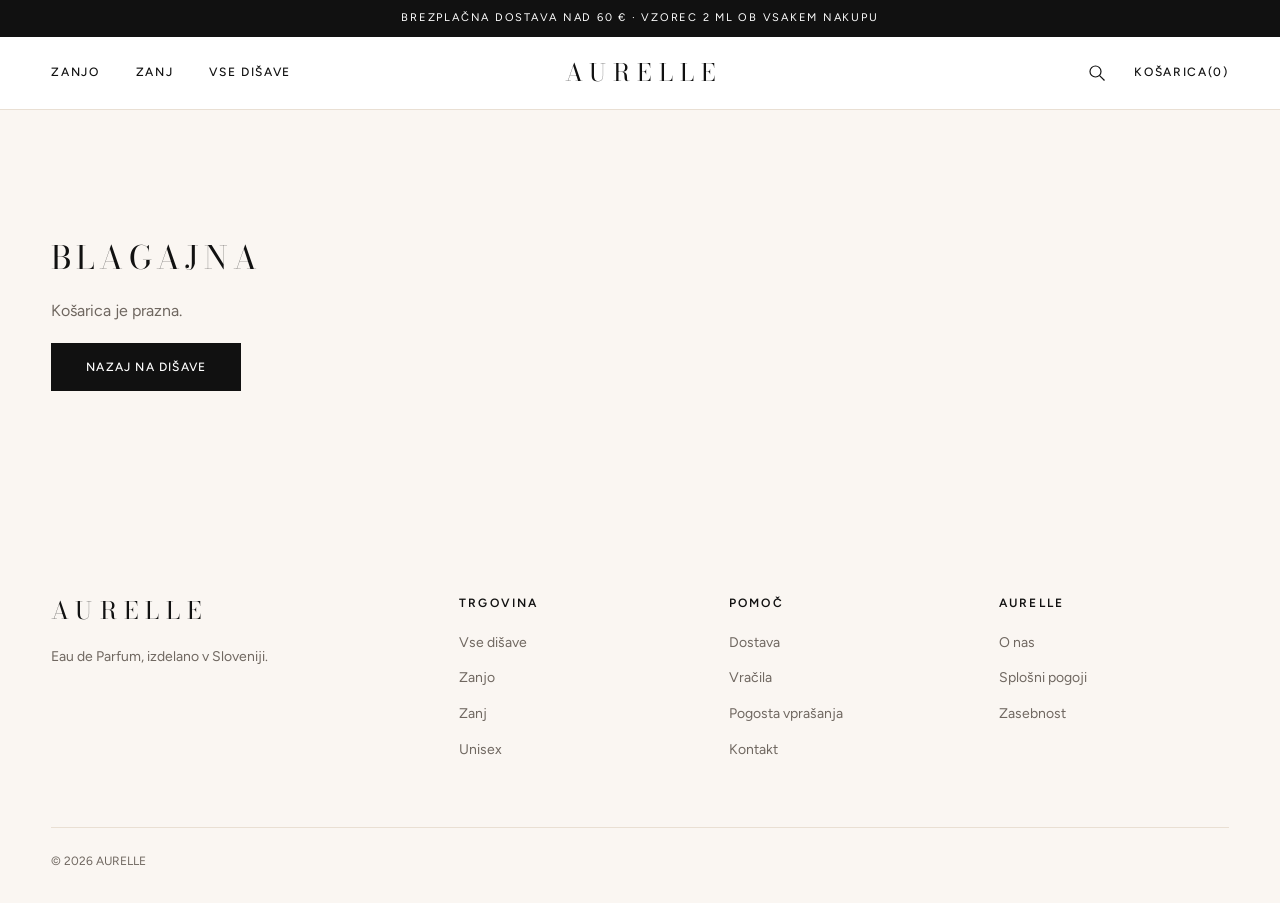
==== checkout.html @ 95a7f5b4 "Add AURELLE demo perfume shop (replaces previous site) Co-Authored-By: Claude Sonnet 5.5 <noreply@an" ====
<!DOCTYPE html>
<html lang="sl">
<head>
  <meta charset="utf-8">
  <meta name="viewport" content="width=device-width, initial-scale=1">
  <link rel="preconnect" href="https://fonts.googleapis.com">
  <link rel="preconnect" href="https://fonts.gstatic.com" crossorigin>
  <link href="https://fonts.googleapis.com/css2?family=Bodoni+Moda:wght@400;500&family=Figtree:wght@400;500;600&display=swap" rel="stylesheet">
  <link rel="stylesheet" href="css/styles.css">
  <title>Blagajna – AURELLE</title>
  <meta name="robots" content="noindex">
</head>
<body class="page-checkout">
<main id="main" class="wrap">
  <div id="checkout"></div>
</main>
<script src="js/products.js"></script>
<script src="js/shop.js"></script>
<script src="js/checkout.js"></script>
</body>
</html>
---- css/styles.css ----
/* AURELLE – styles. Desktop first (1280–1600 px), scales down. */

:root {
  --bg: #FAF6F2;
  --media: #F4E7DF;
  --line: #E9DFD3;
  --ink: #111111;
  --muted: #6F6760;
  --white: #FFFFFF;
  --serif: "Bodoni Moda", "Bodoni 72", Didot, "Times New Roman", serif;
  --sans: "Figtree", system-ui, -apple-system, "Segoe UI", Helvetica, Arial, sans-serif;
  --pad: clamp(20px, 4vw, 64px);
  --max: 1600px;
  --fade: 400ms;
  --header-h: 72px;
}

*, *::before, *::after { box-sizing: border-box; }
html { scroll-behavior: smooth; scroll-padding-top: calc(var(--header-h) + 16px); }
body {
  margin: 0;
  background: var(--bg);
  color: var(--ink);
  font: 400 16px/1.6 var(--sans);
  -webkit-font-smoothing: antialiased;
}
body.no-scroll { overflow: hidden; }
img { display: block; max-width: 100%; height: auto; }
a { color: inherit; }
ul, ol { list-style: none; margin: 0; padding: 0; }
h1, h2, h3, p, dl, dd, figure { margin: 0; }
button, input, select { font: inherit; color: inherit; }
button { cursor: pointer; }

:focus-visible { outline: 2px solid var(--ink); outline-offset: 3px; }

.sr-only {
  position: absolute; width: 1px; height: 1px; margin: -1px; padding: 0;
  overflow: hidden; clip: rect(0 0 0 0); white-space: nowrap; border: 0;
}
.skip {
  position: absolute; left: 12px; top: -60px; z-index: 100;
  background: var(--ink); color: var(--white); padding: 10px 16px; text-decoration: none;
  font-size: 13px;
}
.skip:focus { top: 12px; }

.wrap { max-width: var(--max); margin: 0 auto; padding-left: var(--pad); padding-right: var(--pad); }
.muted { color: var(--muted); }
.small { font-size: 13px; }

/* ---------- type ---------- */

h1, h2, h3, .wordmark {
  font-family: var(--serif);
  font-weight: 400;
  text-transform: uppercase;
  letter-spacing: 0.16em;
  line-height: 1.25;
}
h2 { font-size: clamp(24px, 2.4vw, 34px); }
.eyebrow {
  font-size: 11px; letter-spacing: 0.16em; text-transform: uppercase; color: var(--muted);
}
.label { font-size: 11px; letter-spacing: 0.16em; text-transform: uppercase; color: var(--muted); margin: 28px 0 10px; }
.price, .price *, .qty, .sum, .line__total, .sizes { font-variant-numeric: tabular-nums; }

/* ---------- buttons ---------- */

.btn {
  display: inline-flex; align-items: center; justify-content: center;
  padding: 17px 34px; border: 1px solid var(--ink); border-radius: 0;
  background: var(--ink); color: var(--white);
  font: 500 12px/1 var(--sans); letter-spacing: 0.1em; text-transform: uppercase; text-decoration: none;
  transition: background var(--fade), color var(--fade);
}
.btn:hover { background: var(--white); color: var(--ink); }
.btn--full { width: 100%; }
.btn--outline { background: transparent; color: var(--ink); }
.btn--outline:hover { background: var(--ink); color: var(--white); }
.link-btn {
  background: none; border: 0; padding: 4px 0; color: var(--muted);
  font-size: 12px; letter-spacing: 0.1em; text-transform: uppercase;
  text-decoration: underline; text-underline-offset: 4px;
}
.link-btn:hover { color: var(--ink); }

/* ---------- announcement + header ---------- */

.announce { background: var(--ink); color: var(--white); text-align: center; padding: 10px var(--pad); }
.announce p { font-size: 11px; letter-spacing: 0.16em; text-transform: uppercase; line-height: 1.5; }

.header { position: sticky; top: 0; z-index: 40; background: var(--white); border-bottom: 1px solid var(--line); }
.header__in {
  display: grid; grid-template-columns: 1fr auto 1fr; align-items: center;
  height: var(--header-h); max-width: var(--max); margin: 0 auto; padding: 0 var(--pad);
}
.nav { display: flex; gap: 36px; }
.nav a, .hbtn--text {
  font-size: 12px; font-weight: 500; letter-spacing: 0.14em; text-transform: uppercase; text-decoration: none;
}
.nav a { position: relative; padding: 6px 0; }
.nav a::after {
  content: ""; position: absolute; left: 0; right: 0; bottom: 0; height: 1px; background: var(--ink);
  transform: scaleX(0); transform-origin: left; transition: transform var(--fade);
}
.nav a:hover::after { transform: scaleX(1); }
.nav-toggle {
  display: none; background: none; border: 0; padding: 8px 0;
  font-size: 12px; font-weight: 500; letter-spacing: 0.14em; text-transform: uppercase;
}
.header__logo { display: flex; justify-content: center; text-decoration: none; }
.logo { height: 30px; width: auto; }
.wordmark { font-size: 24px; letter-spacing: 0.3em; margin-right: -0.3em; }
.header__right { display: flex; justify-content: flex-end; align-items: center; gap: 28px; }
.hbtn { background: none; border: 0; padding: 8px 0; display: inline-flex; align-items: center; }
.hbtn--text { white-space: nowrap; }

.search { border-top: 1px solid var(--line); background: var(--white); }
.search__in { max-width: var(--max); margin: 0 auto; padding: 20px var(--pad) 28px; }
.search input {
  width: 100%; max-width: 560px; border: 0; border-bottom: 1px solid var(--ink); background: transparent;
  padding: 10px 0; font-size: 16px; border-radius: 0;
}
.search input:focus-visible { outline-offset: 6px; }
.search__results { margin-top: 12px; max-width: 560px; }
.search__results li { border-bottom: 1px solid var(--line); }
.search__results a {
  display: flex; justify-content: space-between; gap: 16px; padding: 12px 0; text-decoration: none; font-size: 14px;
}
.search__name { font-family: var(--serif); text-transform: uppercase; letter-spacing: 0.14em; }

/* ---------- media boxes ---------- */

.media { background: var(--media); overflow: hidden; display: block; position: relative; }
.media img { width: 100%; height: 100%; object-fit: cover; }

/* ---------- hero ---------- */

.hero { position: relative; background: var(--media); overflow: hidden; }
.hero__track { display: grid; }
.slide {
  grid-area: 1 / 1; position: relative; opacity: 0; visibility: hidden;
  height: clamp(460px, 56.25vw, 80vh);
  transition: opacity 700ms ease, visibility 0s linear 700ms;
}
.slide.is-active { opacity: 1; visibility: visible; transition: opacity 700ms ease, visibility 0s; }
.slide__img { position: absolute; inset: 0; width: 100%; height: 100%; object-fit: cover; object-position: right center; }
.slide__text {
  position: relative; z-index: 1; height: 100%; display: flex; align-items: center;
  max-width: var(--max); margin: 0 auto; padding: 0 var(--pad);
}
.slide__copy { max-width: 34%; min-width: 300px; }
.slide__copy h2 { font-size: clamp(34px, 4.6vw, 72px); letter-spacing: 0.14em; margin-bottom: 20px; }
.slide__copy p { font-size: clamp(16px, 1.3vw, 20px); margin-bottom: 32px; max-width: 24em; }

.hero__controls {
  position: absolute; left: 0; right: 0; bottom: 0; z-index: 2;
  display: flex; justify-content: space-between; align-items: flex-end;
  max-width: var(--max); margin: 0 auto; padding: 0 var(--pad) 26px;
}
.hero__bars { display: flex; gap: 10px; }
.bar { position: relative; width: 56px; height: 20px; background: none; border: 0; padding: 0; }
.bar::before {
  content: ""; position: absolute; left: 0; right: 0; top: 9px; height: 2px; background: var(--ink); opacity: 0.25;
  transition: opacity var(--fade);
}
.bar.is-active::before, .bar:hover::before { opacity: 1; }
.hero__arrows { display: flex; gap: 6px; }
.arrow { background: none; border: 0; width: 36px; height: 36px; display: inline-flex; align-items: center; justify-content: center; }

/* ---------- trust strip ---------- */

.trust {
  display: flex; justify-content: center; flex-wrap: wrap;
  border-bottom: 1px solid var(--line);
  background: var(--bg);
}
.trust li {
  padding: 18px clamp(16px, 3vw, 56px); font-size: 12px; letter-spacing: 0.08em; color: var(--muted);
  border-left: 1px solid var(--line);
}
.trust li:first-child { border-left: 0; }

/* ---------- sections ---------- */

.section { padding-top: clamp(64px, 8vw, 128px); padding-bottom: clamp(64px, 8vw, 128px); }
.section__head {
  display: flex; justify-content: space-between; align-items: flex-end; gap: 24px; flex-wrap: wrap;
  margin-bottom: clamp(32px, 4vw, 64px);
}
.tabs { display: flex; gap: 32px; }
.tab {
  background: none; border: 0; border-bottom: 1px solid transparent; border-radius: 0; padding: 6px 0;
  font-size: 12px; font-weight: 500; letter-spacing: 0.14em; text-transform: uppercase; color: var(--muted);
  transition: color var(--fade), border-color var(--fade);
}
.tab:hover { color: var(--ink); }
.tab[aria-pressed="true"] { color: var(--ink); border-bottom-color: var(--ink); }

.grid { display: grid; grid-template-columns: repeat(3, 1fr); gap: clamp(48px, 5vw, 80px) clamp(24px, 2.5vw, 40px); transition: opacity 200ms; }
.grid.is-swapping { opacity: 0; }

/* ---------- product card ---------- */

.card__media { aspect-ratio: 1; }
.card__img { position: absolute; inset: 0; transition: transform 600ms ease, opacity var(--fade); }
.card__media:hover .card__img:not(.card__img--alt) { transform: scale(1.03); }
.card__img--alt { opacity: 0; }
.card__media.has-alt:hover .card__img:not(.card__img--alt) { transform: none; }
.card__media.has-alt:hover .card__img--alt { opacity: 1; }
.tag {
  position: absolute; top: 14px; left: 14px; z-index: 2; background: var(--ink); color: var(--white);
  font-size: 11px; font-weight: 500; letter-spacing: 0.08em; padding: 5px 8px; line-height: 1;
}
.card__body { padding-top: 22px; display: flex; flex-direction: column; }
.card__name { font-size: 20px; margin: 6px 0 10px; }
.card__name a { text-decoration: none; }
.card__name a:hover { text-decoration: underline; text-underline-offset: 5px; text-decoration-thickness: 1px; }
.card__notes { font-size: 14px; color: var(--muted); margin-bottom: 20px; }
.card .btn { margin-top: 18px; }

.sizes { display: flex; gap: 8px; }
.sizes__btn {
  flex: 1; padding: 10px 0; background: transparent; border: 1px solid var(--line); border-radius: 0;
  font-size: 13px; color: var(--muted); transition: border-color var(--fade), color var(--fade);
}
.sizes__btn:hover { border-color: var(--ink); color: var(--ink); }
.sizes__btn[aria-pressed="true"] { border-color: var(--ink); color: var(--ink); }

.price { margin-top: 18px; min-height: 52px; transition: opacity 180ms; }
.price.is-swapping, .is-swapping { opacity: 0; }
.price__row { display: flex; align-items: baseline; gap: 12px; }
.price__now { font-size: 19px; font-weight: 500; }
.price__old { font-size: 14px; color: var(--muted); }
.price__unit { font-size: 12px; color: var(--muted); margin-top: 2px; }
.price--lg .price__now { font-size: 26px; }
.price--lg .price__old { font-size: 17px; }

/* ---------- editorial split ---------- */

.split { display: grid; grid-template-columns: 7fr 5fr; align-items: center; background: var(--bg); }
.split__media { aspect-ratio: 16 / 9; }
.split__text { padding: 0 clamp(32px, 7vw, 128px); max-width: 640px; }
.split__text h2 { margin-bottom: 24px; }
.split__text p { font-size: 18px; color: var(--muted); margin-bottom: 36px; max-width: 24em; }

/* ---------- pyramid ---------- */

.pyramid {
  display: grid; grid-template-columns: 4fr 8fr; gap: clamp(32px, 6vw, 112px);
  padding-top: clamp(80px, 10vw, 160px); padding-bottom: clamp(80px, 10vw, 160px);
}
.pyramid__intro p { margin-top: 16px; max-width: 18em; }
.pyramid__list { display: grid; grid-template-columns: repeat(3, 1fr); gap: clamp(20px, 3vw, 48px); align-items: start; }
.pyramid__list li { border-top: 1px solid var(--ink); padding-top: 20px; }
.pyramid__list li:nth-child(2) { margin-top: 56px; }
.pyramid__list li:nth-child(3) { margin-top: 112px; }
.pyramid__list h3 { font-size: 18px; }
.pyramid__time { font-size: 12px; letter-spacing: 0.08em; color: var(--muted); margin: 6px 0 14px; font-variant-numeric: tabular-nums; }
.pyramid__list p:last-child { font-size: 15px; }

/* ---------- newsletter ---------- */

.newsletter { border-top: 1px solid var(--line); border-bottom: 1px solid var(--line); padding: clamp(56px, 7vw, 112px) var(--pad); }
.newsletter__in { max-width: 640px; margin: 0 auto; text-align: center; }
.newsletter h2 { margin-bottom: 32px; }
.newsletter__form { display: flex; gap: 16px; align-items: flex-end; }
.newsletter__form input {
  flex: 1; min-width: 0; background: transparent; border: 0; border-bottom: 1px solid var(--ink);
  border-radius: 0; padding: 14px 0; font-size: 16px;
}
.newsletter__msg { margin-top: 20px; color: var(--muted); font-size: 15px; min-height: 1.6em; }

/* ---------- footer ---------- */

.footer { padding: clamp(56px, 6vw, 96px) 0 32px; }
.footer__grid { display: grid; grid-template-columns: 1.6fr 1fr 1fr 1fr; gap: 40px; padding-bottom: 56px; }
.footer__brand .logo { height: 26px; margin-bottom: 20px; }
.footer__brand .wordmark { display: block; margin-bottom: 20px; }
.footer__brand p { color: var(--muted); font-size: 14px; }
.footer h2 { font-size: 12px; letter-spacing: 0.18em; margin-bottom: 18px; font-family: var(--sans); font-weight: 600; }
.footer li { margin-bottom: 10px; }
.footer li a { font-size: 14px; color: var(--muted); text-decoration: none; }
.footer li a:hover { color: var(--ink); text-decoration: underline; text-underline-offset: 4px; }
.footer__copy { border-top: 1px solid var(--line); padding-top: 24px; font-size: 12px; color: var(--muted); }

/* ---------- cart drawer ---------- */

.overlay {
  position: fixed; inset: 0; z-index: 60; background: rgba(17, 17, 17, 0.35);
  opacity: 0; visibility: hidden; transition: opacity var(--fade), visibility 0s linear var(--fade);
}
.overlay.is-open { opacity: 1; visibility: visible; transition: opacity var(--fade); }
.drawer {
  position: fixed; top: 0; right: 0; bottom: 0; z-index: 70; width: min(440px, 100vw);
  background: var(--bg); border-left: 1px solid var(--line);
  display: flex; flex-direction: column;
  transform: translateX(100%); visibility: hidden;
  transition: transform var(--fade) ease, visibility 0s linear var(--fade);
}
.drawer.is-open { transform: none; visibility: visible; transition: transform var(--fade) ease; }
.drawer__head { display: flex; justify-content: space-between; align-items: center; padding: 24px 28px; border-bottom: 1px solid var(--line); }
.drawer__head h2 { font-size: 18px; }
.drawer__ship { padding: 0 28px; }
.drawer__ship:not(:empty) { padding-top: 18px; }
.ship__text { font-size: 13px; margin-bottom: 8px; }
.ship__bar { height: 2px; background: var(--line); }
.ship__bar span { display: block; height: 100%; background: var(--ink); transition: width var(--fade); }
.drawer__body { flex: 1; overflow-y: auto; padding: 8px 28px; }
.drawer__empty { padding: 32px 0; color: var(--muted); }
.drawer__foot { padding: 20px 28px 28px; border-top: 1px solid var(--line); display: grid; gap: 12px; }

.line { display: grid; grid-template-columns: 76px 1fr auto; gap: 16px; padding: 20px 0; border-bottom: 1px solid var(--line); }
.line:last-child { border-bottom: 0; }
.line__media { aspect-ratio: 1; }
.line__name { font-family: var(--serif); text-transform: uppercase; letter-spacing: 0.14em; font-size: 14px; text-decoration: none; }
.line__info .muted { font-size: 13px; margin-top: 2px; }
.line__ctrl { display: flex; align-items: center; gap: 16px; margin-top: 12px; }
.line__total { font-size: 14px; font-weight: 500; }

.qty { display: inline-flex; align-items: center; border: 1px solid var(--line); }
.qty button { width: 32px; height: 32px; background: none; border: 0; font-size: 16px; line-height: 1; }
.qty button:hover { background: var(--ink); color: var(--white); }
.qty span { min-width: 28px; text-align: center; font-size: 14px; }
.qty--lg button { width: 48px; height: 48px; }
.qty--lg span { min-width: 44px; font-size: 16px; }

.sum { display: flex; justify-content: space-between; align-items: baseline; gap: 16px; }
.sum--total { font-size: 18px; padding-top: 14px; border-top: 1px solid var(--line); margin-top: 6px; }

/* ---------- product page ---------- */

.crumbs { display: flex; gap: 10px; padding: 28px 0; font-size: 12px; letter-spacing: 0.06em; color: var(--muted); flex-wrap: wrap; }
.crumbs a { text-decoration: none; }
.crumbs a:hover { color: var(--ink); text-decoration: underline; }

.pdp { display: grid; grid-template-columns: 7fr 5fr; gap: clamp(40px, 6vw, 112px); align-items: start; padding-bottom: clamp(64px, 8vw, 120px); }
.pdp__gallery { position: sticky; top: calc(var(--header-h) + 24px); }
.pdp__main { aspect-ratio: 1; }
.pdp__main img { transition: opacity 200ms; }
.pdp__thumbs { display: flex; gap: 12px; margin-top: 12px; }
.thumb { width: 88px; aspect-ratio: 1; padding: 0; border: 1px solid transparent; border-radius: 0; }
.thumb[aria-current="true"] { border-color: var(--ink); }
.pdp__info { max-width: 540px; }
.pdp__name { font-size: clamp(30px, 3.2vw, 46px); margin: 8px 0 10px; }
.pdp__sub { font-size: 14px; margin-bottom: 28px; }
.buy { margin: 20px 0 12px; }
.pdp__sample { margin-top: 14px; }
.pdp__desc { margin: 40px 0 32px; font-size: 16px; line-height: 1.75; }
.notes { border-top: 1px solid var(--line); margin-bottom: 32px; }
.notes div { display: grid; grid-template-columns: 90px 1fr; gap: 16px; padding: 14px 0; border-bottom: 1px solid var(--line); }
.notes dt { font-family: var(--serif); text-transform: uppercase; letter-spacing: 0.16em; font-size: 13px; }
.notes dd::first-letter { text-transform: uppercase; }

.acc details { border-bottom: 1px solid var(--line); }
.acc details:first-child { border-top: 1px solid var(--line); }
.acc summary {
  list-style: none; display: flex; justify-content: space-between; align-items: center;
  padding: 20px 0; cursor: pointer; font-size: 12px; font-weight: 500; letter-spacing: 0.14em; text-transform: uppercase;
}
.acc summary::-webkit-details-marker { display: none; }
.acc summary::after { content: "+"; font-size: 18px; font-weight: 400; }
.acc details[open] summary::after { content: "−"; }
.acc details > div { padding-bottom: 20px; color: var(--muted); font-size: 15px; display: grid; gap: 8px; }

.related { padding-bottom: clamp(64px, 8vw, 128px); border-top: 1px solid var(--line); padding-top: clamp(56px, 6vw, 96px); }
.related h2 { margin-bottom: clamp(32px, 4vw, 56px); }

.notfound { padding: clamp(64px, 10vw, 160px) 0; max-width: 520px; display: grid; gap: 20px; justify-items: start; }

/* ---------- checkout ---------- */

.page-title { font-size: clamp(28px, 3vw, 40px); padding-top: clamp(40px, 5vw, 72px); }
.demo-note { margin: 12px 0 40px; color: var(--muted); font-size: 14px; }
.co { display: grid; grid-template-columns: 1fr 420px; gap: clamp(40px, 6vw, 112px); align-items: start; padding-bottom: clamp(64px, 8vw, 120px); }
.co fieldset { border: 0; border-top: 1px solid var(--line); margin: 0 0 32px; padding: 24px 0 0; min-width: 0; }
.co legend { font-family: var(--serif); text-transform: uppercase; letter-spacing: 0.16em; font-size: 16px; padding: 0 16px 0 0; }
.fields { display: grid; grid-template-columns: 1fr 1fr; gap: 16px; }
.field--wide { grid-column: 1 / -1; }
.field label { display: block; font-size: 12px; color: var(--muted); margin-bottom: 6px; }
.field input, .field select {
  width: 100%; background: var(--white); border: 1px solid var(--line); border-radius: 0; padding: 13px 14px; font-size: 15px;
  transition: border-color var(--fade);
}
.field input:hover, .field select:hover { border-color: #cfc2b3; }
.field input:focus-visible, .field select:focus-visible { outline: 0; border-color: var(--ink); box-shadow: 0 0 0 1px var(--ink); }
.choices { display: grid; gap: 8px; margin-top: 8px; }
.choice { display: flex; align-items: center; gap: 14px; padding: 16px; border: 1px solid var(--line); background: var(--white); cursor: pointer; }
.choice:has(input:checked) { border-color: var(--ink); }
.choice input { accent-color: var(--ink); margin: 0; }
.choice span:first-of-type { flex: 1; display: grid; }
.choice small { font-size: 12px; }
.choice__price { font-variant-numeric: tabular-nums; font-size: 14px; }
.form-error { color: var(--ink); font-size: 14px; min-height: 1.4em; margin-bottom: 12px; font-weight: 500; }
.co__sum { position: sticky; top: calc(var(--header-h) + 24px); border: 1px solid var(--line); padding: 28px; }
.co__sum h2 { font-size: 16px; margin-bottom: 8px; }
.line--sum { grid-template-columns: 60px 1fr auto; padding: 16px 0; }
.totals { display: grid; gap: 8px; padding-top: 16px; border-top: 1px solid var(--ink); margin: 4px 0 16px; }

/* ---------- responsive ---------- */

@media (max-width: 1100px) {
  .grid { grid-template-columns: repeat(2, 1fr); }
  .footer__grid { grid-template-columns: 1fr 1fr; }
  .slide__copy { max-width: 46%; }
  .pdp, .co { grid-template-columns: 1fr; }
  .pdp__gallery, .co__sum { position: static; }
  .pdp__info { max-width: none; }
  .pyramid { grid-template-columns: 1fr; }
}

@media (max-width: 900px) {
  .nav-toggle { display: inline-block; }
  .nav {
    display: none; position: absolute; left: 0; right: 0; top: 100%;
    flex-direction: column; gap: 0; background: var(--white); border-bottom: 1px solid var(--line);
    padding: 8px var(--pad) 16px;
  }
  .nav a { padding: 14px 0; border-bottom: 1px solid var(--line); }
  .nav a:last-child { border-bottom: 0; }
  .header.nav-open .nav { display: flex; }
  .split { grid-template-columns: 1fr; }
  .split__text { padding: 48px var(--pad); max-width: none; }
}

@media (max-width: 720px) {
  :root { --header-h: 60px; }
  .logo { height: 24px; }
  .wordmark { font-size: 16px; letter-spacing: 0.2em; margin-right: -0.2em; }
  .header__right { gap: 16px; }
  .announce p { font-size: 10px; letter-spacing: 0.1em; }

  /* hero: image on top, copy below */
  .slide { height: auto; display: flex; flex-direction: column; }
  .slide__img { position: static; aspect-ratio: 4 / 3; object-position: 70% center; }
  .slide__text { height: auto; padding-top: 28px; padding-bottom: 72px; background: var(--bg); width: 100%; }
  .slide__copy { max-width: none; min-width: 0; }
  .hero__controls { padding-bottom: 20px; }

  .trust li { flex: 1 1 50%; border-left: 0; border-top: 1px solid var(--line); text-align: center; padding: 14px 8px; }
  .trust li:nth-child(-n+2) { border-top: 0; }
  .trust li:nth-child(even) { border-left: 1px solid var(--line); }

  .tabs { gap: 20px; }
  .pyramid__list { grid-template-columns: 1fr; }
  .pyramid__list li:nth-child(n) { margin-top: 0; }
  .newsletter__form { flex-direction: column; align-items: stretch; }
  .fields { grid-template-columns: 1fr; }
  .co__sum { padding: 20px; }
}

@media (max-width: 560px) {
  .grid { grid-template-columns: 1fr; }
  .footer__grid { grid-template-columns: 1fr 1fr; }
  .footer__brand { grid-column: 1 / -1; }
  .hbtn--text { font-size: 11px; }
}

@media (min-width: 1700px) {
  html { font-size: 17px; }
}

@media (prefers-reduced-motion: reduce) {
  *, *::before, *::after { transition-duration: 0.01ms !important; animation-duration: 0.01ms !important; scroll-behavior: auto !important; }
  .card__media:hover .card__img { transform: none !important; }
}
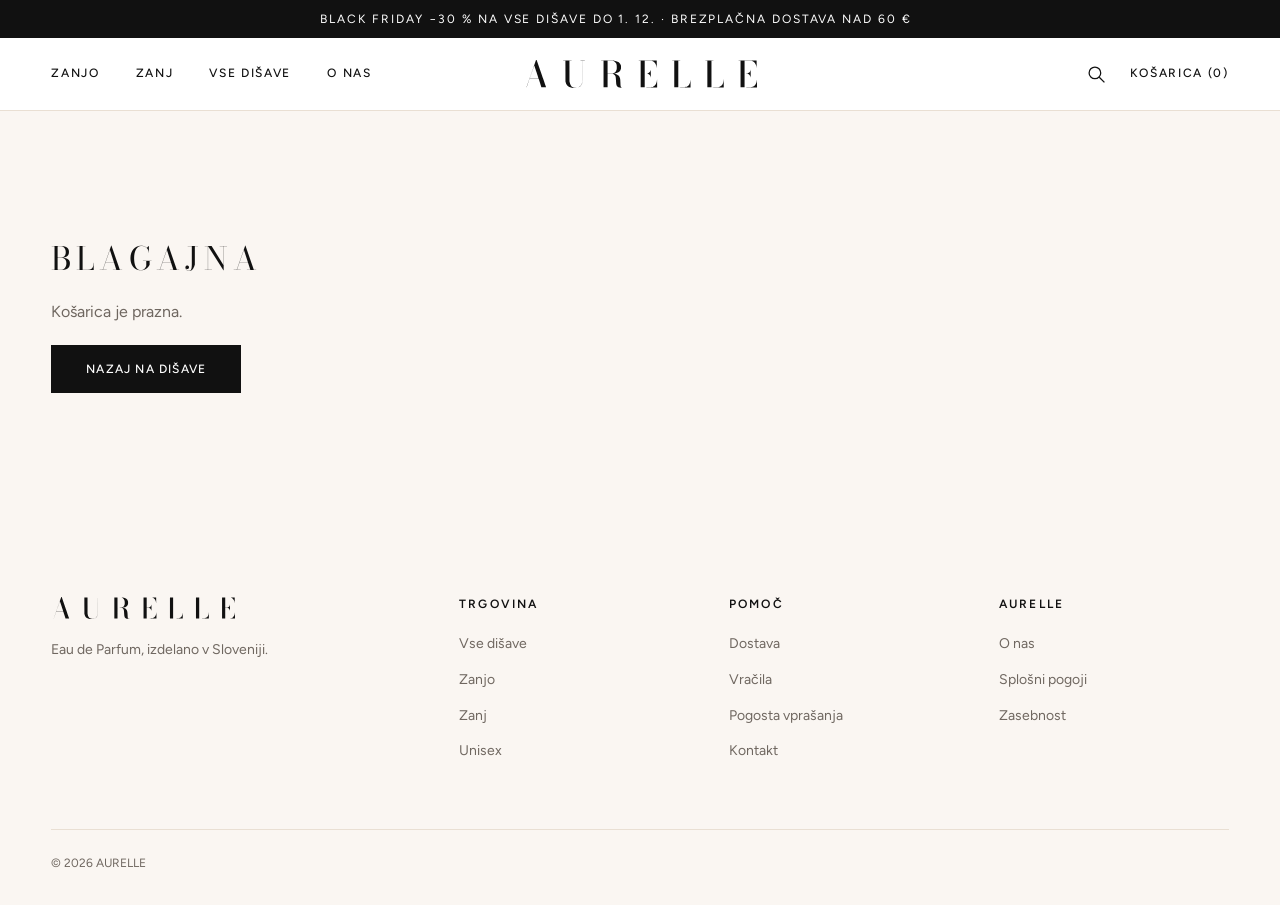
==== commit 443dc5db: "Polish AURELLE: logo, favicon, calmer cards, promo rounding, mobile menu, extra pages Co-Authored-By" ====
--- a/checkout.html
+++ b/checkout.html
@@ -3,17 +3,22 @@
 <head>
   <meta charset="utf-8">
   <meta name="viewport" content="width=device-width, initial-scale=1">
+  <title>Blagajna – AURELLE</title>
+  <meta name="description" content="Blagajna AURELLE (demo).">
+  <meta name="robots" content="noindex">
+  <link rel="icon" href="images/favicon.svg" type="image/svg+xml">
+  <link rel="icon" href="images/favicon-32.png" sizes="32x32" type="image/png">
   <link rel="preconnect" href="https://fonts.googleapis.com">
   <link rel="preconnect" href="https://fonts.gstatic.com" crossorigin>
-  <link href="https://fonts.googleapis.com/css2?family=Bodoni+Moda:wght@400;500&family=Figtree:wght@400;500;600&display=swap" rel="stylesheet">
+  <link href="https://fonts.googleapis.com/css2?family=Bodoni+Moda:wght@400;500;600&family=Figtree:wght@400;500;600&display=swap" rel="stylesheet">
   <link rel="stylesheet" href="css/styles.css">
-  <title>Blagajna – AURELLE</title>
-  <meta name="robots" content="noindex">
 </head>
 <body class="page-checkout">
+
 <main id="main" class="wrap">
   <div id="checkout"></div>
 </main>
+
 <script src="js/products.js"></script>
 <script src="js/shop.js"></script>
 <script src="js/checkout.js"></script>
--- a/css/styles.css
+++ b/css/styles.css
@@ -13,6 +13,7 @@
   --max: 1600px;
   --fade: 400ms;
   --header-h: 72px;
+  --section: 120px;
 }
 
 *, *::before, *::after { box-sizing: border-box; }
@@ -23,13 +24,14 @@
   color: var(--ink);
   font: 400 16px/1.6 var(--sans);
   -webkit-font-smoothing: antialiased;
+  overflow-x: hidden;
 }
 body.no-scroll { overflow: hidden; }
 img { display: block; max-width: 100%; height: auto; }
 a { color: inherit; }
 ul, ol { list-style: none; margin: 0; padding: 0; }
 h1, h2, h3, p, dl, dd, figure { margin: 0; }
-button, input, select { font: inherit; color: inherit; }
+button, input, select, textarea { font: inherit; color: inherit; }
 button { cursor: pointer; }
 
 :focus-visible { outline: 2px solid var(--ink); outline-offset: 3px; }
@@ -40,8 +42,7 @@
 }
 .skip {
   position: absolute; left: 12px; top: -60px; z-index: 100;
-  background: var(--ink); color: var(--white); padding: 10px 16px; text-decoration: none;
-  font-size: 13px;
+  background: var(--ink); color: var(--white); padding: 10px 16px; text-decoration: none; font-size: 13px;
 }
 .skip:focus { top: 12px; }
 
@@ -51,7 +52,7 @@
 
 /* ---------- type ---------- */
 
-h1, h2, h3, .wordmark {
+h1, h2, h3 {
   font-family: var(--serif);
   font-weight: 400;
   text-transform: uppercase;
@@ -59,11 +60,9 @@
   line-height: 1.25;
 }
 h2 { font-size: clamp(24px, 2.4vw, 34px); }
-.eyebrow {
-  font-size: 11px; letter-spacing: 0.16em; text-transform: uppercase; color: var(--muted);
-}
+.eyebrow { font-size: 11px; letter-spacing: 0.16em; text-transform: uppercase; color: var(--muted); }
 .label { font-size: 11px; letter-spacing: 0.16em; text-transform: uppercase; color: var(--muted); margin: 28px 0 10px; }
-.price, .price *, .qty, .sum, .line__total, .sizes { font-variant-numeric: tabular-nums; }
+.price, .price *, .qty, .sum, .line__total, .sizes, .card__price { font-variant-numeric: tabular-nums; }
 
 /* ---------- buttons ---------- */
 
@@ -72,12 +71,14 @@
   padding: 17px 34px; border: 1px solid var(--ink); border-radius: 0;
   background: var(--ink); color: var(--white);
   font: 500 12px/1 var(--sans); letter-spacing: 0.1em; text-transform: uppercase; text-decoration: none;
-  transition: background var(--fade), color var(--fade);
+  transition: background var(--fade), color var(--fade), opacity var(--fade);
 }
 .btn:hover { background: var(--white); color: var(--ink); }
 .btn--full { width: 100%; }
+.btn--sm { padding: 11px 18px; font-size: 11px; }
 .btn--outline { background: transparent; color: var(--ink); }
 .btn--outline:hover { background: var(--ink); color: var(--white); }
+.btn.is-disabled, .btn.is-disabled:hover { opacity: 0.35; background: var(--ink); color: var(--white); cursor: not-allowed; }
 .link-btn {
   background: none; border: 0; padding: 4px 0; color: var(--muted);
   font-size: 12px; letter-spacing: 0.1em; text-transform: uppercase;
@@ -87,36 +88,46 @@
 
 /* ---------- announcement + header ---------- */
 
-.announce { background: var(--ink); color: var(--white); text-align: center; padding: 10px var(--pad); }
-.announce p { font-size: 11px; letter-spacing: 0.16em; text-transform: uppercase; line-height: 1.5; }
+.announce { background: var(--ink); color: var(--white); padding: 10px 0; }
+.announce__text {
+  font-size: 12px; letter-spacing: 0.16em; text-transform: uppercase; line-height: 1.5;
+  white-space: nowrap; overflow: hidden; text-overflow: ellipsis; text-align: center;
+  padding: 0 var(--pad);
+}
+.announce__text.is-marquee { padding: 0; text-align: left; text-overflow: clip; }
+.announce__track { display: inline-flex; animation: marquee 24s linear infinite; will-change: transform; }
+.announce__run { flex: none; padding-right: 4em; }
+.announce:hover .announce__track { animation-play-state: paused; }
+@keyframes marquee { to { transform: translateX(-50%); } }
 
 .header { position: sticky; top: 0; z-index: 40; background: var(--white); border-bottom: 1px solid var(--line); }
 .header__in {
   display: grid; grid-template-columns: 1fr auto 1fr; align-items: center;
   height: var(--header-h); max-width: var(--max); margin: 0 auto; padding: 0 var(--pad);
 }
+.header__left { display: flex; align-items: center; }
 .nav { display: flex; gap: 36px; }
-.nav a, .hbtn--text {
-  font-size: 12px; font-weight: 500; letter-spacing: 0.14em; text-transform: uppercase; text-decoration: none;
-}
-.nav a { position: relative; padding: 6px 0; }
+.nav a { font-size: 12px; font-weight: 500; letter-spacing: 0.14em; text-transform: uppercase; text-decoration: none; position: relative; padding: 6px 0; }
 .nav a::after {
   content: ""; position: absolute; left: 0; right: 0; bottom: 0; height: 1px; background: var(--ink);
   transform: scaleX(0); transform-origin: left; transition: transform var(--fade);
 }
 .nav a:hover::after { transform: scaleX(1); }
-.nav-toggle {
-  display: none; background: none; border: 0; padding: 8px 0;
-  font-size: 12px; font-weight: 500; letter-spacing: 0.14em; text-transform: uppercase;
-}
-.header__logo { display: flex; justify-content: center; text-decoration: none; }
-.logo { height: 30px; width: auto; }
-.wordmark { font-size: 24px; letter-spacing: 0.3em; margin-right: -0.3em; }
-.header__right { display: flex; justify-content: flex-end; align-items: center; gap: 28px; }
+.header .nav-toggle { display: none; }
+.header__logo { display: flex; justify-content: center; line-height: 0; }
+.logo { height: 28px; width: auto; }
+.header__right { display: flex; justify-content: flex-end; align-items: center; gap: 24px; }
 .hbtn { background: none; border: 0; padding: 8px 0; display: inline-flex; align-items: center; }
-.hbtn--text { white-space: nowrap; }
+.hbtn--cart { font-size: 12px; font-weight: 500; letter-spacing: 0.14em; text-transform: uppercase; white-space: nowrap; }
+.cart-icon { display: none; position: relative; line-height: 0; }
+.cart-badge {
+  position: absolute; top: -7px; right: -9px; min-width: 16px; height: 16px; padding: 0 4px;
+  background: var(--ink); color: var(--white); font-size: 10px; line-height: 16px; text-align: center; letter-spacing: 0;
+}
+.cart-badge[hidden] { display: none; }
 
 .search { border-top: 1px solid var(--line); background: var(--white); }
+.search[hidden] { display: none; }
 .search__in { max-width: var(--max); margin: 0 auto; padding: 20px var(--pad) 28px; }
 .search input {
   width: 100%; max-width: 560px; border: 0; border-bottom: 1px solid var(--ink); background: transparent;
@@ -125,10 +136,19 @@
 .search input:focus-visible { outline-offset: 6px; }
 .search__results { margin-top: 12px; max-width: 560px; }
 .search__results li { border-bottom: 1px solid var(--line); }
-.search__results a {
-  display: flex; justify-content: space-between; gap: 16px; padding: 12px 0; text-decoration: none; font-size: 14px;
-}
+.search__results a { display: flex; justify-content: space-between; gap: 16px; padding: 12px 0; text-decoration: none; font-size: 14px; }
 .search__name { font-family: var(--serif); text-transform: uppercase; letter-spacing: 0.14em; }
+
+/* mobile menu */
+.mmenu { position: fixed; inset: 0; z-index: 80; background: var(--white); display: flex; flex-direction: column; opacity: 0; transition: opacity var(--fade); }
+.mmenu[hidden] { display: none; }
+.mmenu.is-open { opacity: 1; }
+.mmenu__top { display: flex; justify-content: space-between; align-items: center; height: var(--header-h); padding: 0 var(--pad); border-bottom: 1px solid var(--line); }
+.mmenu__nav { display: flex; flex-direction: column; padding: 16px var(--pad); overflow-y: auto; }
+.mmenu__nav a {
+  font-family: var(--serif); font-size: clamp(30px, 8vw, 44px); text-transform: uppercase; letter-spacing: 0.14em;
+  text-decoration: none; padding: 20px 0; border-bottom: 1px solid var(--line); line-height: 1.2;
+}
 
 /* ---------- media boxes ---------- */
 
@@ -145,7 +165,7 @@
   transition: opacity 700ms ease, visibility 0s linear 700ms;
 }
 .slide.is-active { opacity: 1; visibility: visible; transition: opacity 700ms ease, visibility 0s; }
-.slide__img { position: absolute; inset: 0; width: 100%; height: 100%; object-fit: cover; object-position: right center; }
+.slide__img { position: absolute; inset: 0; width: 100%; height: 100%; object-fit: cover; object-position: var(--pos, right center); }
 .slide__text {
   position: relative; z-index: 1; height: 100%; display: flex; align-items: center;
   max-width: var(--max); margin: 0 auto; padding: 0 var(--pad);
@@ -171,20 +191,16 @@
 
 /* ---------- trust strip ---------- */
 
-.trust {
-  display: flex; justify-content: center; flex-wrap: wrap;
-  border-bottom: 1px solid var(--line);
-  background: var(--bg);
-}
+.trust { display: grid; grid-template-columns: repeat(4, 1fr); border-bottom: 1px solid var(--line); }
 .trust li {
-  padding: 18px clamp(16px, 3vw, 56px); font-size: 12px; letter-spacing: 0.08em; color: var(--muted);
+  padding: 20px 12px; font-size: 12px; letter-spacing: 0.08em; color: var(--muted); text-align: center;
   border-left: 1px solid var(--line);
 }
 .trust li:first-child { border-left: 0; }
 
 /* ---------- sections ---------- */
 
-.section { padding-top: clamp(64px, 8vw, 128px); padding-bottom: clamp(64px, 8vw, 128px); }
+.section { padding-top: var(--section); padding-bottom: var(--section); }
 .section__head {
   display: flex; justify-content: space-between; align-items: flex-end; gap: 24px; flex-wrap: wrap;
   margin-bottom: clamp(32px, 4vw, 64px);
@@ -198,31 +214,42 @@
 .tab:hover { color: var(--ink); }
 .tab[aria-pressed="true"] { color: var(--ink); border-bottom-color: var(--ink); }
 
-.grid { display: grid; grid-template-columns: repeat(3, 1fr); gap: clamp(48px, 5vw, 80px) clamp(24px, 2.5vw, 40px); transition: opacity 200ms; }
+.grid { display: grid; grid-template-columns: repeat(3, 1fr); gap: 56px 24px; transition: opacity 200ms; }
 .grid.is-swapping { opacity: 0; }
 
 /* ---------- product card ---------- */
 
 .card__media { aspect-ratio: 1; }
+.card__link { position: absolute; inset: 0; display: block; }
 .card__img { position: absolute; inset: 0; transition: transform 600ms ease, opacity var(--fade); }
 .card__media:hover .card__img:not(.card__img--alt) { transform: scale(1.03); }
 .card__img--alt { opacity: 0; }
-.card__media.has-alt:hover .card__img:not(.card__img--alt) { transform: none; }
-.card__media.has-alt:hover .card__img--alt { opacity: 1; }
-.tag {
-  position: absolute; top: 14px; left: 14px; z-index: 2; background: var(--ink); color: var(--white);
-  font-size: 11px; font-weight: 500; letter-spacing: 0.08em; padding: 5px 8px; line-height: 1;
-}
-.card__body { padding-top: 22px; display: flex; flex-direction: column; }
-.card__name { font-size: 20px; margin: 6px 0 10px; }
+.card__media:has(.card__img--alt):hover .card__img:not(.card__img--alt) { transform: none; }
+.card__media:hover .card__img--alt { opacity: 1; }
+.quick {
+  position: absolute; left: 0; right: 0; bottom: 0; z-index: 2; padding: 15px 12px;
+  background: var(--ink); color: var(--white); border: 0; border-radius: 0;
+  font-size: 11px; font-weight: 500; letter-spacing: 0.14em; text-transform: uppercase;
+  transform: translateY(100%); transition: transform var(--fade) ease;
+}
+.quick .lc { text-transform: none; letter-spacing: 0.06em; }
+.card__media:hover .quick, .quick:focus-visible { transform: none; }
+.quick:focus-visible { outline-color: var(--white); outline-offset: -4px; }
+@media (hover: none) { .quick { display: none; } }
+
+.card__body { padding-top: 20px; display: flex; flex-direction: column; }
+.card__name { font-size: 20px; margin: 6px 0 8px; }
 .card__name a { text-decoration: none; }
 .card__name a:hover { text-decoration: underline; text-underline-offset: 5px; text-decoration-thickness: 1px; }
-.card__notes { font-size: 14px; color: var(--muted); margin-bottom: 20px; }
-.card .btn { margin-top: 18px; }
-
+.card__notes { font-size: 14px; color: var(--muted); margin-bottom: 14px; }
+.card__price { font-size: 15px; display: flex; flex-wrap: wrap; gap: 4px 10px; align-items: baseline; }
+.card__now { font-weight: 500; }
+.card__old { color: var(--muted); font-size: 13px; }
+
+/* sizes + price (product page) */
 .sizes { display: flex; gap: 8px; }
 .sizes__btn {
-  flex: 1; padding: 10px 0; background: transparent; border: 1px solid var(--line); border-radius: 0;
+  flex: 1; padding: 12px 0; background: transparent; border: 1px solid var(--line); border-radius: 0;
   font-size: 13px; color: var(--muted); transition: border-color var(--fade), color var(--fade);
 }
 .sizes__btn:hover { border-color: var(--ink); color: var(--ink); }
@@ -234,38 +261,27 @@
 .price__now { font-size: 19px; font-weight: 500; }
 .price__old { font-size: 14px; color: var(--muted); }
 .price__unit { font-size: 12px; color: var(--muted); margin-top: 2px; }
+.price--lg { margin-top: 0; }
 .price--lg .price__now { font-size: 26px; }
 .price--lg .price__old { font-size: 17px; }
 
-/* ---------- editorial split ---------- */
-
-.split { display: grid; grid-template-columns: 7fr 5fr; align-items: center; background: var(--bg); }
-.split__media { aspect-ratio: 16 / 9; }
-.split__text { padding: 0 clamp(32px, 7vw, 128px); max-width: 640px; }
+/* ---------- editorial splits ---------- */
+
+.split { display: grid; grid-template-columns: 1fr 1fr; align-items: stretch; border-top: 1px solid var(--line); }
+.split__media { min-height: 560px; }
+.split__media img { position: absolute; inset: 0; }
+.split__media .is-crop { object-position: 72% center; }
+.split__text { display: flex; flex-direction: column; align-items: flex-start; justify-content: center; padding: var(--section) clamp(32px, 7vw, 128px); }
 .split__text h2 { margin-bottom: 24px; }
-.split__text p { font-size: 18px; color: var(--muted); margin-bottom: 36px; max-width: 24em; }
-
-/* ---------- pyramid ---------- */
-
-.pyramid {
-  display: grid; grid-template-columns: 4fr 8fr; gap: clamp(32px, 6vw, 112px);
-  padding-top: clamp(80px, 10vw, 160px); padding-bottom: clamp(80px, 10vw, 160px);
-}
-.pyramid__intro p { margin-top: 16px; max-width: 18em; }
-.pyramid__list { display: grid; grid-template-columns: repeat(3, 1fr); gap: clamp(20px, 3vw, 48px); align-items: start; }
-.pyramid__list li { border-top: 1px solid var(--ink); padding-top: 20px; }
-.pyramid__list li:nth-child(2) { margin-top: 56px; }
-.pyramid__list li:nth-child(3) { margin-top: 112px; }
-.pyramid__list h3 { font-size: 18px; }
-.pyramid__time { font-size: 12px; letter-spacing: 0.08em; color: var(--muted); margin: 6px 0 14px; font-variant-numeric: tabular-nums; }
-.pyramid__list p:last-child { font-size: 15px; }
+.split__text p { font-size: 18px; color: var(--muted); margin-bottom: 36px; max-width: 26em; }
 
 /* ---------- newsletter ---------- */
 
-.newsletter { border-top: 1px solid var(--line); border-bottom: 1px solid var(--line); padding: clamp(56px, 7vw, 112px) var(--pad); }
+.newsletter { border-top: 1px solid var(--line); border-bottom: 1px solid var(--line); padding: var(--section) var(--pad); }
 .newsletter__in { max-width: 640px; margin: 0 auto; text-align: center; }
 .newsletter h2 { margin-bottom: 32px; }
 .newsletter__form { display: flex; gap: 16px; align-items: flex-end; }
+.newsletter__form[hidden] { display: none; }
 .newsletter__form input {
   flex: 1; min-width: 0; background: transparent; border: 0; border-bottom: 1px solid var(--ink);
   border-radius: 0; padding: 14px 0; font-size: 16px;
@@ -276,8 +292,7 @@
 
 .footer { padding: clamp(56px, 6vw, 96px) 0 32px; }
 .footer__grid { display: grid; grid-template-columns: 1.6fr 1fr 1fr 1fr; gap: 40px; padding-bottom: 56px; }
-.footer__brand .logo { height: 26px; margin-bottom: 20px; }
-.footer__brand .wordmark { display: block; margin-bottom: 20px; }
+.footer__brand .logo { height: 22px; margin-bottom: 20px; }
 .footer__brand p { color: var(--muted); font-size: 14px; }
 .footer h2 { font-size: 12px; letter-spacing: 0.18em; margin-bottom: 18px; font-family: var(--sans); font-weight: 600; }
 .footer li { margin-bottom: 10px; }
@@ -319,6 +334,10 @@
 .line__ctrl { display: flex; align-items: center; gap: 16px; margin-top: 12px; }
 .line__total { font-size: 14px; font-weight: 500; }
 
+.upsell { display: grid; grid-template-columns: 56px 1fr auto; gap: 14px; align-items: center; padding: 16px 0; border-top: 1px solid var(--line); margin-top: 8px; }
+.upsell__media { aspect-ratio: 1; }
+.upsell p { font-size: 13px; line-height: 1.4; }
+
 .qty { display: inline-flex; align-items: center; border: 1px solid var(--line); }
 .qty button { width: 32px; height: 32px; background: none; border: 0; font-size: 16px; line-height: 1; }
 .qty button:hover { background: var(--ink); color: var(--white); }
@@ -339,12 +358,23 @@
 .pdp__gallery { position: sticky; top: calc(var(--header-h) + 24px); }
 .pdp__main { aspect-ratio: 1; }
 .pdp__main img { transition: opacity 200ms; }
-.pdp__thumbs { display: flex; gap: 12px; margin-top: 12px; }
-.thumb { width: 88px; aspect-ratio: 1; padding: 0; border: 1px solid transparent; border-radius: 0; }
+.gal-arrow {
+  position: absolute; top: 50%; transform: translateY(-50%); z-index: 2; width: 44px; height: 44px;
+  display: inline-flex; align-items: center; justify-content: center; background: var(--white); border: 0; border-radius: 0;
+  transition: background var(--fade), color var(--fade);
+}
+.gal-arrow:hover { background: var(--ink); color: var(--white); }
+.gal-arrow--prev { left: 0; }
+.gal-arrow--next { right: 0; }
+.pdp__thumbs { display: flex; gap: 12px; margin-top: 12px; flex-wrap: wrap; }
+.thumb { width: 96px; aspect-ratio: 1; padding: 0; border: 1px solid transparent; border-radius: 0; }
 .thumb[aria-current="true"] { border-color: var(--ink); }
 .pdp__info { max-width: 540px; }
 .pdp__name { font-size: clamp(30px, 3.2vw, 46px); margin: 8px 0 10px; }
-.pdp__sub { font-size: 14px; margin-bottom: 28px; }
+.pdp__sub { font-size: 14px; }
+.specs { display: flex; flex-wrap: wrap; gap: 4px 10px; margin: 16px 0 28px; font-size: 14px; }
+.specs__k { font-size: 11px; letter-spacing: 0.16em; text-transform: uppercase; color: var(--muted); margin-right: 4px; }
+.specs__dot { color: var(--muted); }
 .buy { margin: 20px 0 12px; }
 .pdp__sample { margin-top: 14px; }
 .pdp__desc { margin: 40px 0 32px; font-size: 16px; line-height: 1.75; }
@@ -363,20 +393,63 @@
 .acc summary::after { content: "+"; font-size: 18px; font-weight: 400; }
 .acc details[open] summary::after { content: "−"; }
 .acc details > div { padding-bottom: 20px; color: var(--muted); font-size: 15px; display: grid; gap: 8px; }
-
-.related { padding-bottom: clamp(64px, 8vw, 128px); border-top: 1px solid var(--line); padding-top: clamp(56px, 6vw, 96px); }
+.pyramid-mini { grid-template-columns: repeat(3, 1fr); gap: 20px !important; }
+.pyramid-mini h3 { font-size: 13px; margin-bottom: 2px; color: var(--ink); }
+.pyramid-mini p { font-size: 13px; }
+
+.related { padding-bottom: var(--section); border-top: 1px solid var(--line); padding-top: clamp(56px, 6vw, 96px); }
 .related h2 { margin-bottom: clamp(32px, 4vw, 56px); }
 
+.stickybuy {
+  display: none; position: fixed; left: 0; right: 0; bottom: 0; z-index: 35; background: var(--white); border-top: 1px solid var(--line);
+  padding: 12px var(--pad) calc(12px + env(safe-area-inset-bottom, 0px)); align-items: center; justify-content: space-between; gap: 16px;
+  transform: translateY(100%); transition: transform var(--fade) ease;
+}
+.stickybuy.is-visible { transform: none; }
+.stickybuy__info { display: flex; flex-direction: column; line-height: 1.3; font-variant-numeric: tabular-nums; }
+.stickybuy__price { font-weight: 500; font-size: 17px; }
+
 .notfound { padding: clamp(64px, 10vw, 160px) 0; max-width: 520px; display: grid; gap: 20px; justify-items: start; }
+
+/* ---------- content pages ---------- */
+
+.doc { padding: clamp(48px, 6vw, 96px) 0 var(--section); }
+.doc__title { font-size: clamp(30px, 3.4vw, 48px); margin-bottom: clamp(32px, 4vw, 56px); }
+.doc__body { max-width: 640px; display: grid; gap: 20px; justify-items: start; }
+.doc__body p { font-size: 17px; line-height: 1.75; }
+.doc__body .lead { font-size: 21px; line-height: 1.6; }
+.doc__body .placeholder { color: var(--muted); }
+.doc__split { display: grid; grid-template-columns: 1fr 1fr; gap: clamp(40px, 6vw, 112px); align-items: start; }
+.doc__split--form { grid-template-columns: 5fr 7fr; }
+.doc__img { aspect-ratio: 4 / 5; }
+.doc__img img { position: absolute; inset: 0; }
+.doc__img .is-crop { object-position: 72% center; }
+.facts { border-top: 1px solid var(--line); width: 100%; }
+.facts div { display: grid; grid-template-columns: 1fr auto; gap: 4px 24px; padding: 18px 0; border-bottom: 1px solid var(--line); }
+.facts dt { font-family: var(--serif); text-transform: uppercase; letter-spacing: 0.14em; font-size: 15px; }
+.facts dd { font-variant-numeric: tabular-nums; text-align: right; }
+.facts dd.muted { grid-column: 1; text-align: left; font-size: 14px; }
+.steps { display: grid; gap: 0; width: 100%; counter-reset: s; border-top: 1px solid var(--line); }
+.steps li { padding: 22px 0; border-bottom: 1px solid var(--line); display: grid; gap: 6px; }
+.steps h2 { font-family: var(--sans); font-weight: 600; font-size: 15px; letter-spacing: 0.02em; text-transform: none; }
+.steps p { font-size: 16px; color: var(--muted); }
+.doc__acc { max-width: 780px; }
+.doc__acc details > div p { font-size: 16px; }
+.contact textarea {
+  width: 100%; background: var(--white); border: 1px solid var(--line); border-radius: 0; padding: 13px 14px; font-size: 15px; resize: vertical;
+}
+.contact textarea:focus-visible { outline: 0; border-color: var(--ink); box-shadow: 0 0 0 1px var(--ink); }
+.contact .btn { margin-top: 20px; }
 
 /* ---------- checkout ---------- */
 
 .page-title { font-size: clamp(28px, 3vw, 40px); padding-top: clamp(40px, 5vw, 72px); }
 .demo-note { margin: 12px 0 40px; color: var(--muted); font-size: 14px; }
-.co { display: grid; grid-template-columns: 1fr 420px; gap: clamp(40px, 6vw, 112px); align-items: start; padding-bottom: clamp(64px, 8vw, 120px); }
+.co { display: grid; grid-template-columns: 1fr 420px; gap: clamp(40px, 6vw, 112px); align-items: start; padding-bottom: var(--section); }
 .co fieldset { border: 0; border-top: 1px solid var(--line); margin: 0 0 32px; padding: 24px 0 0; min-width: 0; }
 .co legend { font-family: var(--serif); text-transform: uppercase; letter-spacing: 0.16em; font-size: 16px; padding: 0 16px 0 0; }
 .fields { display: grid; grid-template-columns: 1fr 1fr; gap: 16px; }
+.field { min-width: 0; }
 .field--wide { grid-column: 1 / -1; }
 .field label { display: block; font-size: 12px; color: var(--muted); margin-bottom: 6px; }
 .field input, .field select {
@@ -385,6 +458,10 @@
 }
 .field input:hover, .field select:hover { border-color: #cfc2b3; }
 .field input:focus-visible, .field select:focus-visible { outline: 0; border-color: var(--ink); box-shadow: 0 0 0 1px var(--ink); }
+.field [aria-invalid="true"] { border-color: var(--ink); }
+.field__error { font-size: 13px; font-weight: 500; margin-top: 6px; }
+.field__error[hidden] { display: none; }
+.field__error::before { content: "– "; }
 .choices { display: grid; gap: 8px; margin-top: 8px; }
 .choice { display: flex; align-items: center; gap: 14px; padding: 16px; border: 1px solid var(--line); background: var(--white); cursor: pointer; }
 .choice:has(input:checked) { border-color: var(--ink); }
@@ -392,7 +469,10 @@
 .choice span:first-of-type { flex: 1; display: grid; }
 .choice small { font-size: 12px; }
 .choice__price { font-variant-numeric: tabular-nums; font-size: 14px; }
-.form-error { color: var(--ink); font-size: 14px; min-height: 1.4em; margin-bottom: 12px; font-weight: 500; }
+.terms { margin: 8px 0 20px; }
+.check { display: flex; gap: 12px; align-items: flex-start; font-size: 14px; cursor: pointer; }
+.check input { accent-color: var(--ink); width: 18px; height: 18px; margin: 2px 0 0; flex: none; }
+.check a { text-underline-offset: 3px; }
 .co__sum { position: sticky; top: calc(var(--header-h) + 24px); border: 1px solid var(--line); padding: 28px; }
 .co__sum h2 { font-size: 16px; margin-bottom: 8px; }
 .line--sum { grid-template-columns: 60px 1fr auto; padding: 16px 0; }
@@ -401,60 +481,68 @@
 /* ---------- responsive ---------- */
 
 @media (max-width: 1100px) {
-  .grid { grid-template-columns: repeat(2, 1fr); }
-  .footer__grid { grid-template-columns: 1fr 1fr; }
   .slide__copy { max-width: 46%; }
   .pdp, .co { grid-template-columns: 1fr; }
   .pdp__gallery, .co__sum { position: static; }
   .pdp__info { max-width: none; }
-  .pyramid { grid-template-columns: 1fr; }
+  .footer__grid { grid-template-columns: 1fr 1fr; }
+  .doc__split, .doc__split--form { grid-template-columns: 1fr; }
 }
 
 @media (max-width: 900px) {
-  .nav-toggle { display: inline-block; }
-  .nav {
-    display: none; position: absolute; left: 0; right: 0; top: 100%;
-    flex-direction: column; gap: 0; background: var(--white); border-bottom: 1px solid var(--line);
-    padding: 8px var(--pad) 16px;
-  }
-  .nav a { padding: 14px 0; border-bottom: 1px solid var(--line); }
-  .nav a:last-child { border-bottom: 0; }
-  .header.nav-open .nav { display: flex; }
+  :root { --section: 88px; }
+  .grid { grid-template-columns: repeat(2, 1fr); }
+  .nav { display: none; }
+  .header .nav-toggle { display: inline-flex; margin-left: -4px; }
+  .cart-label { display: none; }
+  .cart-icon { display: inline-block; }
   .split { grid-template-columns: 1fr; }
-  .split__text { padding: 48px var(--pad); max-width: none; }
+  .split__media { min-height: 0; aspect-ratio: 4 / 3; order: -1; }
+  .split__media--portrait { aspect-ratio: 4 / 5; }
+  .split__text { padding: 56px var(--pad); }
 }
 
 @media (max-width: 720px) {
-  :root { --header-h: 60px; }
-  .logo { height: 24px; }
-  .wordmark { font-size: 16px; letter-spacing: 0.2em; margin-right: -0.2em; }
-  .header__right { gap: 16px; }
-  .announce p { font-size: 10px; letter-spacing: 0.1em; }
+  :root { --header-h: 60px; --section: 64px; }
+  .logo { height: 22px; }
+  .header__right { gap: 18px; }
+  .announce__text { font-size: 11px; letter-spacing: 0.1em; }
+  .grid { gap: 40px 12px; }
+  .card__body { padding-top: 14px; }
+  .card__name { font-size: 14px; letter-spacing: 0.1em; margin: 4px 0 6px; }
+  .card__notes { font-size: 12px; margin-bottom: 10px; }
+  .card__price { font-size: 13px; gap: 2px 8px; }
+  .eyebrow { font-size: 10px; letter-spacing: 0.12em; }
 
   /* hero: image on top, copy below */
   .slide { height: auto; display: flex; flex-direction: column; }
-  .slide__img { position: static; aspect-ratio: 4 / 3; object-position: 70% center; }
+  .slide__img { position: static; aspect-ratio: 4 / 3; object-position: var(--pos-m, 70% center); }
   .slide__text { height: auto; padding-top: 28px; padding-bottom: 72px; background: var(--bg); width: 100%; }
   .slide__copy { max-width: none; min-width: 0; }
   .hero__controls { padding-bottom: 20px; }
 
-  .trust li { flex: 1 1 50%; border-left: 0; border-top: 1px solid var(--line); text-align: center; padding: 14px 8px; }
+  .trust { grid-template-columns: 1fr 1fr; }
+  .trust li { border-left: 0; border-top: 1px solid var(--line); padding: 14px 8px; }
   .trust li:nth-child(-n+2) { border-top: 0; }
   .trust li:nth-child(even) { border-left: 1px solid var(--line); }
 
   .tabs { gap: 20px; }
-  .pyramid__list { grid-template-columns: 1fr; }
-  .pyramid__list li:nth-child(n) { margin-top: 0; }
   .newsletter__form { flex-direction: column; align-items: stretch; }
   .fields { grid-template-columns: 1fr; }
   .co__sum { padding: 20px; }
+  .thumb { width: 72px; }
+  .pyramid-mini { gap: 12px !important; }
+  .stickybuy { display: flex; }
+  .page-product { padding-bottom: 76px; }
+  .doc__body p { font-size: 16px; }
 }
 
 @media (max-width: 560px) {
-  .grid { grid-template-columns: 1fr; }
   .footer__grid { grid-template-columns: 1fr 1fr; }
   .footer__brand { grid-column: 1 / -1; }
-  .hbtn--text { font-size: 11px; }
+  .drawer { width: 100vw; border-left: 0; }
+  .drawer__head, .drawer__ship, .drawer__body, .drawer__foot { padding-left: 20px; padding-right: 20px; }
+  .upsell { grid-template-columns: 48px 1fr auto; }
 }
 
 @media (min-width: 1700px) {
@@ -462,6 +550,6 @@
 }
 
 @media (prefers-reduced-motion: reduce) {
-  *, *::before, *::after { transition-duration: 0.01ms !important; animation-duration: 0.01ms !important; scroll-behavior: auto !important; }
+  *, *::before, *::after { transition-duration: 0.01ms !important; animation: none !important; scroll-behavior: auto !important; }
   .card__media:hover .card__img { transform: none !important; }
 }
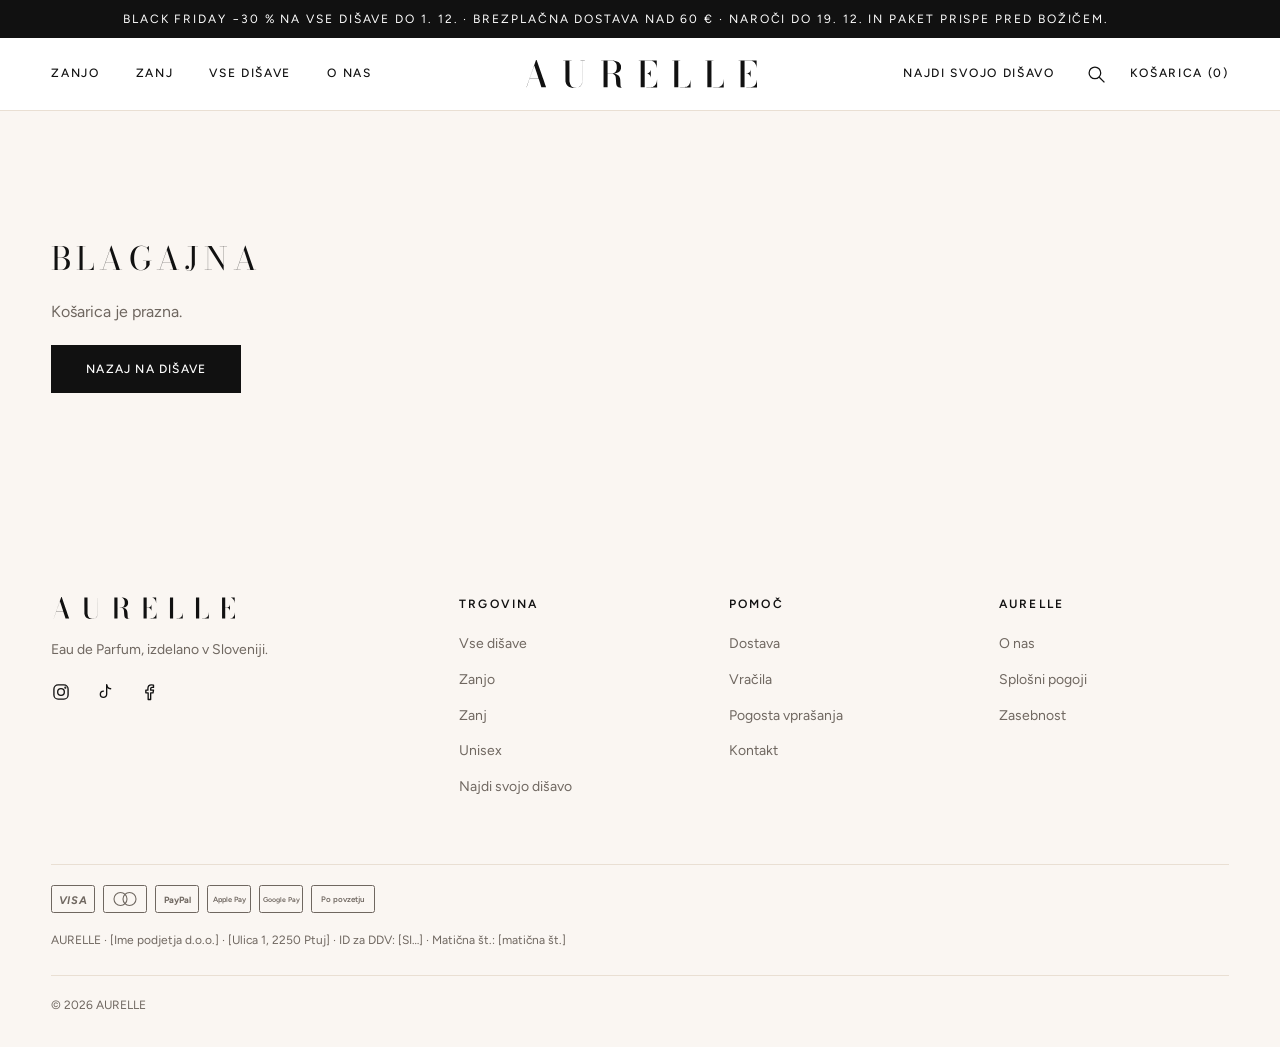
==== commit c5078e5b: "Gift wrap with live card preview, quiz, reviews, company/legal drafts, payment badges, delivery esti" ====
--- a/checkout.html
+++ b/checkout.html
@@ -10,7 +10,7 @@
   <link rel="icon" href="images/favicon-32.png" sizes="32x32" type="image/png">
   <link rel="preconnect" href="https://fonts.googleapis.com">
   <link rel="preconnect" href="https://fonts.gstatic.com" crossorigin>
-  <link href="https://fonts.googleapis.com/css2?family=Bodoni+Moda:wght@400;500;600&family=Figtree:wght@400;500;600&display=swap" rel="stylesheet">
+  <link href="https://fonts.googleapis.com/css2?family=Bodoni+Moda:wght@400;500;600&family=Figtree:wght@400;500;600&family=Pinyon+Script&display=swap" rel="stylesheet">
   <link rel="stylesheet" href="css/styles.css">
 </head>
 <body class="page-checkout">
--- a/css/styles.css
+++ b/css/styles.css
@@ -74,6 +74,7 @@
   transition: background var(--fade), color var(--fade), opacity var(--fade);
 }
 .btn:hover { background: var(--white); color: var(--ink); }
+.btn[hidden] { display: none; }
 .btn--full { width: 100%; }
 .btn--sm { padding: 11px 18px; font-size: 11px; }
 .btn--outline { background: transparent; color: var(--ink); }
@@ -117,6 +118,9 @@
 .header__logo { display: flex; justify-content: center; line-height: 0; }
 .logo { height: 28px; width: auto; }
 .header__right { display: flex; justify-content: flex-end; align-items: center; gap: 24px; }
+.hlink { font-size: 12px; font-weight: 500; letter-spacing: 0.14em; text-transform: uppercase; text-decoration: none; white-space: nowrap; margin-right: 8px; position: relative; padding: 6px 0; }
+.hlink::after { content: ""; position: absolute; left: 0; right: 0; bottom: 0; height: 1px; background: var(--ink); transform: scaleX(0); transform-origin: left; transition: transform var(--fade); }
+.hlink:hover::after { transform: scaleX(1); }
 .hbtn { background: none; border: 0; padding: 8px 0; display: inline-flex; align-items: center; }
 .hbtn--cart { font-size: 12px; font-weight: 500; letter-spacing: 0.14em; text-transform: uppercase; white-space: nowrap; }
 .cart-icon { display: none; position: relative; line-height: 0; }
@@ -214,12 +218,13 @@
 .tab:hover { color: var(--ink); }
 .tab[aria-pressed="true"] { color: var(--ink); border-bottom-color: var(--ink); }
 
-.grid { display: grid; grid-template-columns: repeat(3, 1fr); gap: 56px 24px; transition: opacity 200ms; }
+.grid { display: grid; grid-template-columns: repeat(4, 1fr); gap: 56px 24px; transition: opacity 200ms; }
 .grid.is-swapping { opacity: 0; }
 
 /* ---------- product card ---------- */
 
-.card__media { aspect-ratio: 1; }
+.card { display: flex; flex-direction: column; min-width: 0; }
+.card__media { aspect-ratio: 1; flex: none; }
 .card__link { position: absolute; inset: 0; display: block; }
 .card__img { position: absolute; inset: 0; transition: transform 600ms ease, opacity var(--fade); }
 .card__media:hover .card__img:not(.card__img--alt) { transform: scale(1.03); }
@@ -237,14 +242,32 @@
 .quick:focus-visible { outline-color: var(--white); outline-offset: -4px; }
 @media (hover: none) { .quick { display: none; } }
 
-.card__body { padding-top: 20px; display: flex; flex-direction: column; }
-.card__name { font-size: 20px; margin: 6px 0 8px; }
+.card__body { padding-top: 20px; display: flex; flex-direction: column; flex: 1; }
+.card__name { font-size: 18px; margin: 6px 0 8px; overflow-wrap: anywhere; }
 .card__name a { text-decoration: none; }
 .card__name a:hover { text-decoration: underline; text-underline-offset: 5px; text-decoration-thickness: 1px; }
 .card__notes { font-size: 14px; color: var(--muted); margin-bottom: 14px; }
-.card__price { font-size: 15px; display: flex; flex-wrap: wrap; gap: 4px 10px; align-items: baseline; }
+.card__price { margin-top: auto; font-size: 15px; display: flex; flex-wrap: wrap; gap: 4px 10px; align-items: baseline; }
 .card__now { font-weight: 500; }
 .card__old { color: var(--muted); font-size: 13px; }
+
+/* extra tiles in the product grid */
+.tile--sample { cursor: pointer; }
+.tile__name {
+  background: none; border: 0; padding: 0; margin: 0; color: inherit; font: inherit; letter-spacing: inherit;
+  text-transform: inherit; text-align: left; cursor: pointer; overflow-wrap: anywhere;
+}
+.tile--sample:hover .tile__name { text-decoration: underline; text-underline-offset: 5px; text-decoration-thickness: 1px; }
+.tile--sample:hover .quick { transform: none; }
+.tile--text { background: var(--media); padding: 32px 28px; justify-content: center; gap: 16px; }
+.tile--text h3 { font-size: 18px; }
+.tile--text p { font-size: 14px; color: var(--muted); }
+.tile__link {
+  align-self: flex-start; background: none; border: 0; padding: 4px 0; color: var(--ink);
+  font-size: 12px; font-weight: 500; letter-spacing: 0.1em; text-transform: uppercase;
+  border-bottom: 1px solid var(--ink); border-radius: 0; transition: opacity var(--fade);
+}
+.tile__link:hover { opacity: 0.6; }
 
 /* sizes + price (product page) */
 .sizes { display: flex; gap: 8px; }
@@ -270,7 +293,6 @@
 .split { display: grid; grid-template-columns: 1fr 1fr; align-items: stretch; border-top: 1px solid var(--line); }
 .split__media { min-height: 560px; }
 .split__media img { position: absolute; inset: 0; }
-.split__media .is-crop { object-position: 72% center; }
 .split__text { display: flex; flex-direction: column; align-items: flex-start; justify-content: center; padding: var(--section) clamp(32px, 7vw, 128px); }
 .split__text h2 { margin-bottom: 24px; }
 .split__text p { font-size: 18px; color: var(--muted); margin-bottom: 36px; max-width: 26em; }
@@ -294,11 +316,16 @@
 .footer__grid { display: grid; grid-template-columns: 1.6fr 1fr 1fr 1fr; gap: 40px; padding-bottom: 56px; }
 .footer__brand .logo { height: 22px; margin-bottom: 20px; }
 .footer__brand p { color: var(--muted); font-size: 14px; }
+.social { display: flex; gap: 24px; margin-top: 20px; }
+.social a { display: inline-flex; color: #111111; transition: opacity 200ms; }
+.social a:hover { opacity: 0.6; }
 .footer h2 { font-size: 12px; letter-spacing: 0.18em; margin-bottom: 18px; font-family: var(--sans); font-weight: 600; }
 .footer li { margin-bottom: 10px; }
 .footer li a { font-size: 14px; color: var(--muted); text-decoration: none; }
 .footer li a:hover { color: var(--ink); text-decoration: underline; text-underline-offset: 4px; }
-.footer__copy { border-top: 1px solid var(--line); padding-top: 24px; font-size: 12px; color: var(--muted); }
+.footer__meta { border-top: 1px solid var(--line); padding: 20px 0 24px; display: grid; gap: 8px; }
+.footer__legal { font-size: 12px; color: var(--muted); }
+.footer__copy { border-top: 1px solid var(--line); padding-top: 20px; font-size: 12px; color: var(--muted); }
 
 /* ---------- cart drawer ---------- */
 
@@ -333,6 +360,7 @@
 .line__info .muted { font-size: 13px; margin-top: 2px; }
 .line__ctrl { display: flex; align-items: center; gap: 16px; margin-top: 12px; }
 .line__total { font-size: 14px; font-weight: 500; }
+.line__old { color: var(--muted); }
 
 .upsell { display: grid; grid-template-columns: 56px 1fr auto; gap: 14px; align-items: center; padding: 16px 0; border-top: 1px solid var(--line); margin-top: 8px; }
 .upsell__media { aspect-ratio: 1; }
@@ -355,8 +383,9 @@
 .crumbs a:hover { color: var(--ink); text-decoration: underline; }
 
 .pdp { display: grid; grid-template-columns: 7fr 5fr; gap: clamp(40px, 6vw, 112px); align-items: start; padding-bottom: clamp(64px, 8vw, 120px); }
-.pdp__gallery { position: sticky; top: calc(var(--header-h) + 24px); }
-.pdp__main { aspect-ratio: 1; }
+/* Sticky on desktop; the main image is sized so image + thumbnails always fit the viewport. */
+.pdp__gallery { position: sticky; top: calc(var(--header-h) + 16px); }
+.pdp__main { aspect-ratio: 1; width: min(100%, max(360px, calc(100vh - var(--header-h) - 204px))); }
 .pdp__main img { transition: opacity 200ms; }
 .gal-arrow {
   position: absolute; top: 50%; transform: translateY(-50%); z-index: 2; width: 44px; height: 44px;
@@ -423,7 +452,6 @@
 .doc__split--form { grid-template-columns: 5fr 7fr; }
 .doc__img { aspect-ratio: 4 / 5; }
 .doc__img img { position: absolute; inset: 0; }
-.doc__img .is-crop { object-position: 72% center; }
 .facts { border-top: 1px solid var(--line); width: 100%; }
 .facts div { display: grid; grid-template-columns: 1fr auto; gap: 4px 24px; padding: 18px 0; border-bottom: 1px solid var(--line); }
 .facts dt { font-family: var(--serif); text-transform: uppercase; letter-spacing: 0.14em; font-size: 15px; }
@@ -435,10 +463,12 @@
 .steps p { font-size: 16px; color: var(--muted); }
 .doc__acc { max-width: 780px; }
 .doc__acc details > div p { font-size: 16px; }
-.contact textarea {
+.field textarea {
   width: 100%; background: var(--white); border: 1px solid var(--line); border-radius: 0; padding: 13px 14px; font-size: 15px; resize: vertical;
-}
-.contact textarea:focus-visible { outline: 0; border-color: var(--ink); box-shadow: 0 0 0 1px var(--ink); }
+  transition: border-color var(--fade);
+}
+.field textarea:hover { border-color: #cfc2b3; }
+.field textarea:focus-visible { outline: 0; border-color: var(--ink); box-shadow: 0 0 0 1px var(--ink); }
 .contact .btn { margin-top: 20px; }
 
 /* ---------- checkout ---------- */
@@ -478,22 +508,196 @@
 .line--sum { grid-template-columns: 60px 1fr auto; padding: 16px 0; }
 .totals { display: grid; gap: 8px; padding-top: 16px; border-top: 1px solid var(--ink); margin: 4px 0 16px; }
 
+
+/* ---------- gift wrap + personal card ---------- */
+
+.giftrow { display: flex; align-items: center; gap: 14px; padding: 16px 0; border-top: 1px solid var(--line); margin-top: 8px; }
+.giftrow__media { width: 52px; height: 52px; flex: none; display: flex; align-items: center; justify-content: center; color: var(--ink); }
+.giftrow .check { font-size: 14px; }
+.gift-panel { padding-bottom: 8px; }
+.gift-panel[hidden] { display: none; }
+.gift { display: grid; gap: 20px; }
+.gift__fields { display: grid; gap: 14px; }
+.gift__count { margin-top: 4px; font-variant-numeric: tabular-nums; text-align: right; }
+.gift__preview { display: grid; gap: 10px; justify-items: start; width: 100%; }
+.gift-fieldset .gift-panel { margin-top: 4px; }
+
+.gcard {
+  position: relative; width: 100%; max-width: 260px; aspect-ratio: 5 / 7; padding: 10% 11% 9%;
+  display: flex; flex-direction: column; align-items: center;
+  background-color: #FBF7F1;
+  background-image: url("data:image/svg+xml;utf8,<svg xmlns='http://www.w3.org/2000/svg' width='160' height='160'><filter id='n'><feTurbulence type='fractalNoise' baseFrequency='.85' numOctaves='2' stitchTiles='stitch'/><feColorMatrix values='0 0 0 0 .5  0 0 0 0 .42  0 0 0 0 .33  0 0 0 .08 0'/></filter><rect width='100%' height='100%' filter='url(%23n)'/></svg>");
+  border: 1px solid var(--line); color: #2B2622;
+  font-family: "Pinyon Script", "Great Vibes", cursive;
+}
+.gcard::before { content: ""; position: absolute; inset: 4.5%; border: 1px solid var(--line); pointer-events: none; }
+.gcard__logo { width: 36%; height: auto; margin-bottom: 7%; flex: none; }
+.gcard__body { flex: 1; min-height: 0; width: 100%; overflow: hidden; display: flex; flex-direction: column; font-size: 16px; line-height: 1.3; text-align: left; }
+.gcard__body p { margin: 0; overflow-wrap: anywhere; white-space: pre-wrap; }
+.gcard__to { margin-bottom: 0.5em; }
+.gcard__from { margin-top: 0.7em; text-align: right; }
+.gcard .is-empty { color: #B9B0A6; }
+
+.pdp__gift { display: flex; align-items: center; gap: 10px; margin-top: 16px; }
+.pdp__gift svg { flex: none; color: var(--ink); }
+
+/* ---------- payment badges, delivery estimate ---------- */
+
+.pay { display: flex; flex-wrap: wrap; gap: 8px; margin-top: 16px; color: var(--muted); }
+.pay svg { display: block; }
+.drawer__foot .pay { margin-top: 4px; }
+.footer__pay { margin: 0; }
+.footer__meta .pay { margin-top: 0; }
+
+.delivery { margin-top: 16px; font-size: 14px; display: grid; gap: 6px; }
+.delivery strong { font-weight: 600; font-variant-numeric: tabular-nums; }
+.delivery__xmas { font-size: 13px; border-left: 1px solid var(--ink); padding-left: 10px; }
+
+.express { margin: 0 0 32px; }
+.express__label { font-size: 11px; letter-spacing: 0.16em; text-transform: uppercase; color: var(--muted); margin-bottom: 10px; }
+.express__btns { display: grid; grid-template-columns: 1fr 1fr; gap: 12px; max-width: 640px; }
+.express__btn { padding: 18px; }
+.express__msg { margin-top: 10px; min-height: 1.4em; }
+.line__media--gift { display: flex; align-items: center; justify-content: center; color: var(--ink); aspect-ratio: 1; }
+
+/* ---------- size guide ---------- */
+
+.sizelink { background: none; border: 0; padding: 12px 0 0; color: var(--muted); font-size: 13px; text-decoration: underline; text-underline-offset: 4px; }
+.sizelink:hover { color: var(--ink); }
+.sizeguide { border: 1px solid var(--line); padding: 20px; margin-top: 12px; }
+.sizeguide[hidden] { display: none; }
+.sizeguide p { margin-top: 8px; }
+.sg { display: block; width: 100%; max-width: 440px; height: auto; }
+.sg text { font-family: var(--sans); }
+.sg__ground { stroke: var(--line); stroke-width: 1; }
+.sg__cap { fill: #111111; }
+.sg__body { fill: none; stroke: #111111; stroke-width: 1.2; }
+.sg__liq { fill: var(--media); stroke: #111111; stroke-width: 0.6; }
+.sg__label { fill: #ffffff; stroke: #111111; stroke-width: 0.5; }
+.sg__txt { font-size: 12px; font-weight: 500; fill: #111111; }
+.sg__sub { font-size: 11px; fill: var(--muted); }
+.sg__item { opacity: 0.4; transition: opacity var(--fade); }
+.sg__item.is-selected { opacity: 1; }
+.sg__ref rect { fill: none; stroke: var(--muted); stroke-width: 1; stroke-dasharray: 3 3; }
+
+.pdp__quiz { margin: -12px 0 28px; font-size: 14px; }
+.pdp__quiz a { text-underline-offset: 4px; }
+
+/* ---------- reviews + ratings ---------- */
+
+.reviews { border-top: 1px solid var(--line); padding: clamp(56px, 6vw, 96px) 0; }
+.reviews h2 { margin-bottom: 24px; }
+.reviews__empty { color: var(--muted); margin-bottom: 20px; font-size: 17px; }
+.reviews__sum { margin-bottom: 8px; }
+.reviews__list { margin-bottom: 24px; max-width: 720px; }
+.review { padding: 20px 0; border-top: 1px solid var(--line); display: grid; gap: 6px; }
+.review__head { display: flex; flex-wrap: wrap; gap: 4px 10px; align-items: center; font-size: 14px; }
+.reviews__thanks { margin-top: 8px; font-size: 16px; }
+.rform { max-width: 520px; margin-top: 28px; display: grid; gap: 16px; }
+.rform[hidden] { display: none; }
+.rform__stars { border: 0; padding: 0; margin: 0; min-width: 0; }
+.rform__stars legend { font-size: 12px; color: var(--muted); padding: 0; margin-bottom: 6px; }
+.rform__row { display: flex; gap: 6px; }
+.rstar { position: relative; cursor: pointer; color: var(--ink); display: block; }
+.rstar svg { width: 26px; height: 26px; display: block; }
+.rstar.is-on path { fill: currentColor; }
+.rstar:focus-within { outline: 2px solid var(--ink); outline-offset: 2px; }
+.stars { display: inline-flex; gap: 2px; color: var(--ink); vertical-align: middle; }
+.rating { display: inline-flex; align-items: center; gap: 8px; font-size: 13px; }
+.card__rating { margin: -2px 0 8px; }
+.pdp__rating { margin: 0 0 8px; }
+.pdp__rating a { text-decoration: none; }
+
+/* ---------- quiz ---------- */
+
+.quiz { max-width: 960px; margin: 0 auto; padding: clamp(40px, 6vw, 96px) 0 var(--section); }
+.quiz__progress { margin-bottom: clamp(32px, 5vw, 64px); }
+.quiz__count { font-size: 12px; letter-spacing: 0.14em; color: var(--muted); font-variant-numeric: tabular-nums; margin-bottom: 10px; }
+.quiz__line { height: 2px; background: var(--line); }
+.quiz__line span { display: block; height: 100%; background: var(--ink); transition: width var(--fade); }
+.quiz__q { border: 0; padding: 0; margin: 0; min-width: 0; }
+.quiz__q legend { padding: 0; width: 100%; }
+.quiz__title { font-size: clamp(26px, 3.2vw, 44px); margin-bottom: 12px; }
+.quiz__title:focus { outline: 0; }
+.quiz__hint { display: block; font-size: 14px; }
+.quiz__answers { display: grid; grid-template-columns: repeat(2, 1fr); gap: 12px; margin-top: 28px; }
+.quiz__answers--5 { grid-template-columns: repeat(3, 1fr); }
+.qtile {
+  min-height: 112px; padding: 24px; text-align: left; background: var(--white); border: 1px solid var(--line); border-radius: 0;
+  font-size: 18px; line-height: 1.35; transition: border-color var(--fade), background var(--fade), color var(--fade);
+}
+.qtile:hover { border-color: var(--ink); }
+.qtile[aria-pressed="true"] { background: var(--ink); border-color: var(--ink); color: var(--white); }
+.quiz__nav { display: flex; justify-content: space-between; align-items: center; margin-top: 32px; }
+.btn:disabled { opacity: 0.35; cursor: not-allowed; background: var(--ink); color: var(--white); }
+.quiz__top { display: grid; grid-template-columns: repeat(2, 1fr); gap: 32px; margin: 36px 0 56px; }
+.quiz__reason { margin-top: 14px; font-size: 15px; line-height: 1.5; border-top: 1px solid var(--line); padding-top: 14px; }
+.quiz__third { border-top: 1px solid var(--line); padding: 32px 0; }
+.quiz__third h2 { font-size: 18px; margin-bottom: 16px; }
+.mini { display: flex; gap: 16px; text-decoration: none; max-width: 560px; }
+.mini__media { width: 88px; aspect-ratio: 1; flex: none; }
+.mini__text { display: grid; gap: 4px; align-content: center; }
+.mini__name { font-family: var(--serif); text-transform: uppercase; letter-spacing: 0.14em; font-size: 16px; }
+.quiz__set { display: flex; gap: 24px; align-items: center; background: var(--media); padding: 24px; margin: 8px 0 32px; }
+.quiz__set h2 { font-size: 20px; margin-bottom: 8px; }
+.quiz__set p { margin-bottom: 16px; }
+.quiz__setimg { width: 120px; aspect-ratio: 1; flex: none; }
+.quiz__again { text-align: center; }
+
+/* ---------- brand story + legal text ---------- */
+
+.story { padding: clamp(48px, 6vw, 96px) 0 0; }
+.story__row { display: grid; grid-template-columns: 1fr 1fr; gap: clamp(40px, 7vw, 128px); align-items: center; margin-bottom: var(--section); }
+.story__img { aspect-ratio: 1; }
+.story__img--portrait { aspect-ratio: 4 / 5; }
+.story__img img { position: absolute; inset: 0; }
+.story__text { display: grid; gap: 18px; max-width: 520px; justify-items: start; }
+.story__text h2 { margin-bottom: 6px; }
+.story__text p { font-size: 17px; line-height: 1.75; }
+.story__text .lead { font-size: 21px; line-height: 1.6; }
+.story__promise { padding-bottom: var(--section); }
+.story__promise h2 { margin-bottom: 32px; }
+.promise { display: grid; grid-template-columns: repeat(3, 1fr); gap: 32px; margin-bottom: 40px; }
+.promise li { border-top: 1px solid var(--ink); padding-top: 18px; display: grid; gap: 8px; align-content: start; }
+.promise h3 { font-size: 16px; }
+.promise p { color: var(--muted); }
+
+.draft-note { border: 1px solid var(--ink); padding: 14px 18px; font-weight: 500; max-width: 640px; margin-bottom: 32px; }
+.legal h2 { font-size: 15px; letter-spacing: 0.14em; margin-top: 18px; }
+.legal p, .bullets { font-size: 16px; line-height: 1.75; }
+.bullets { list-style: disc; padding-left: 20px; display: grid; gap: 8px; }
+.facts--contact div { grid-template-columns: 120px 1fr; }
+.facts--contact dd { text-align: left; }
+
+.tile__cta { align-self: flex-start; }
+
 /* ---------- responsive ---------- */
 
 @media (max-width: 1100px) {
+  .grid { grid-template-columns: repeat(2, 1fr); }
   .slide__copy { max-width: 46%; }
   .pdp, .co { grid-template-columns: 1fr; }
   .pdp__gallery, .co__sum { position: static; }
+  .pdp__main { width: 100%; }
   .pdp__info { max-width: none; }
   .footer__grid { grid-template-columns: 1fr 1fr; }
   .doc__split, .doc__split--form { grid-template-columns: 1fr; }
 }
 
+@media (max-width: 1200px) {
+  .nav, .hlink { display: none; }
+  .header .nav-toggle { display: inline-flex; margin-left: -4px; }
+}
+
+@media (min-width: 721px) {
+  .co .gift { grid-template-columns: 1fr minmax(220px, 280px); align-items: start; }
+}
+
 @media (max-width: 900px) {
   :root { --section: 88px; }
-  .grid { grid-template-columns: repeat(2, 1fr); }
-  .nav { display: none; }
-  .header .nav-toggle { display: inline-flex; margin-left: -4px; }
+  .story__row, .promise { grid-template-columns: 1fr; }
+  .story__img { order: -1; }
+  .quiz__answers--5 { grid-template-columns: repeat(2, 1fr); }
   .cart-label { display: none; }
   .cart-icon { display: inline-block; }
   .split { grid-template-columns: 1fr; }
@@ -504,7 +708,7 @@
 
 @media (max-width: 720px) {
   :root { --header-h: 60px; --section: 64px; }
-  .logo { height: 22px; }
+  .header__logo .logo { height: auto; width: min(150px, calc(100vw - 144px - 2 * var(--pad))); }
   .header__right { gap: 18px; }
   .announce__text { font-size: 11px; letter-spacing: 0.1em; }
   .grid { gap: 40px 12px; }
@@ -512,6 +716,9 @@
   .card__name { font-size: 14px; letter-spacing: 0.1em; margin: 4px 0 6px; }
   .card__notes { font-size: 12px; margin-bottom: 10px; }
   .card__price { font-size: 13px; gap: 2px 8px; }
+  .tile--text { padding: 20px 16px; gap: 12px; }
+  .tile--text h3 { font-size: 13px; letter-spacing: 0.1em; }
+  .tile--text p { font-size: 12px; }
   .eyebrow { font-size: 10px; letter-spacing: 0.12em; }
 
   /* hero: image on top, copy below */
@@ -530,6 +737,10 @@
   .newsletter__form { flex-direction: column; align-items: stretch; }
   .fields { grid-template-columns: 1fr; }
   .co__sum { padding: 20px; }
+  .quiz__top { grid-template-columns: 1fr; }
+  .quiz__answers, .quiz__answers--5 { grid-template-columns: 1fr; }
+  .qtile { min-height: 72px; padding: 18px; font-size: 16px; }
+  .quiz__set { flex-direction: column; align-items: flex-start; }
   .thumb { width: 72px; }
   .pyramid-mini { gap: 12px !important; }
   .stickybuy { display: flex; }
